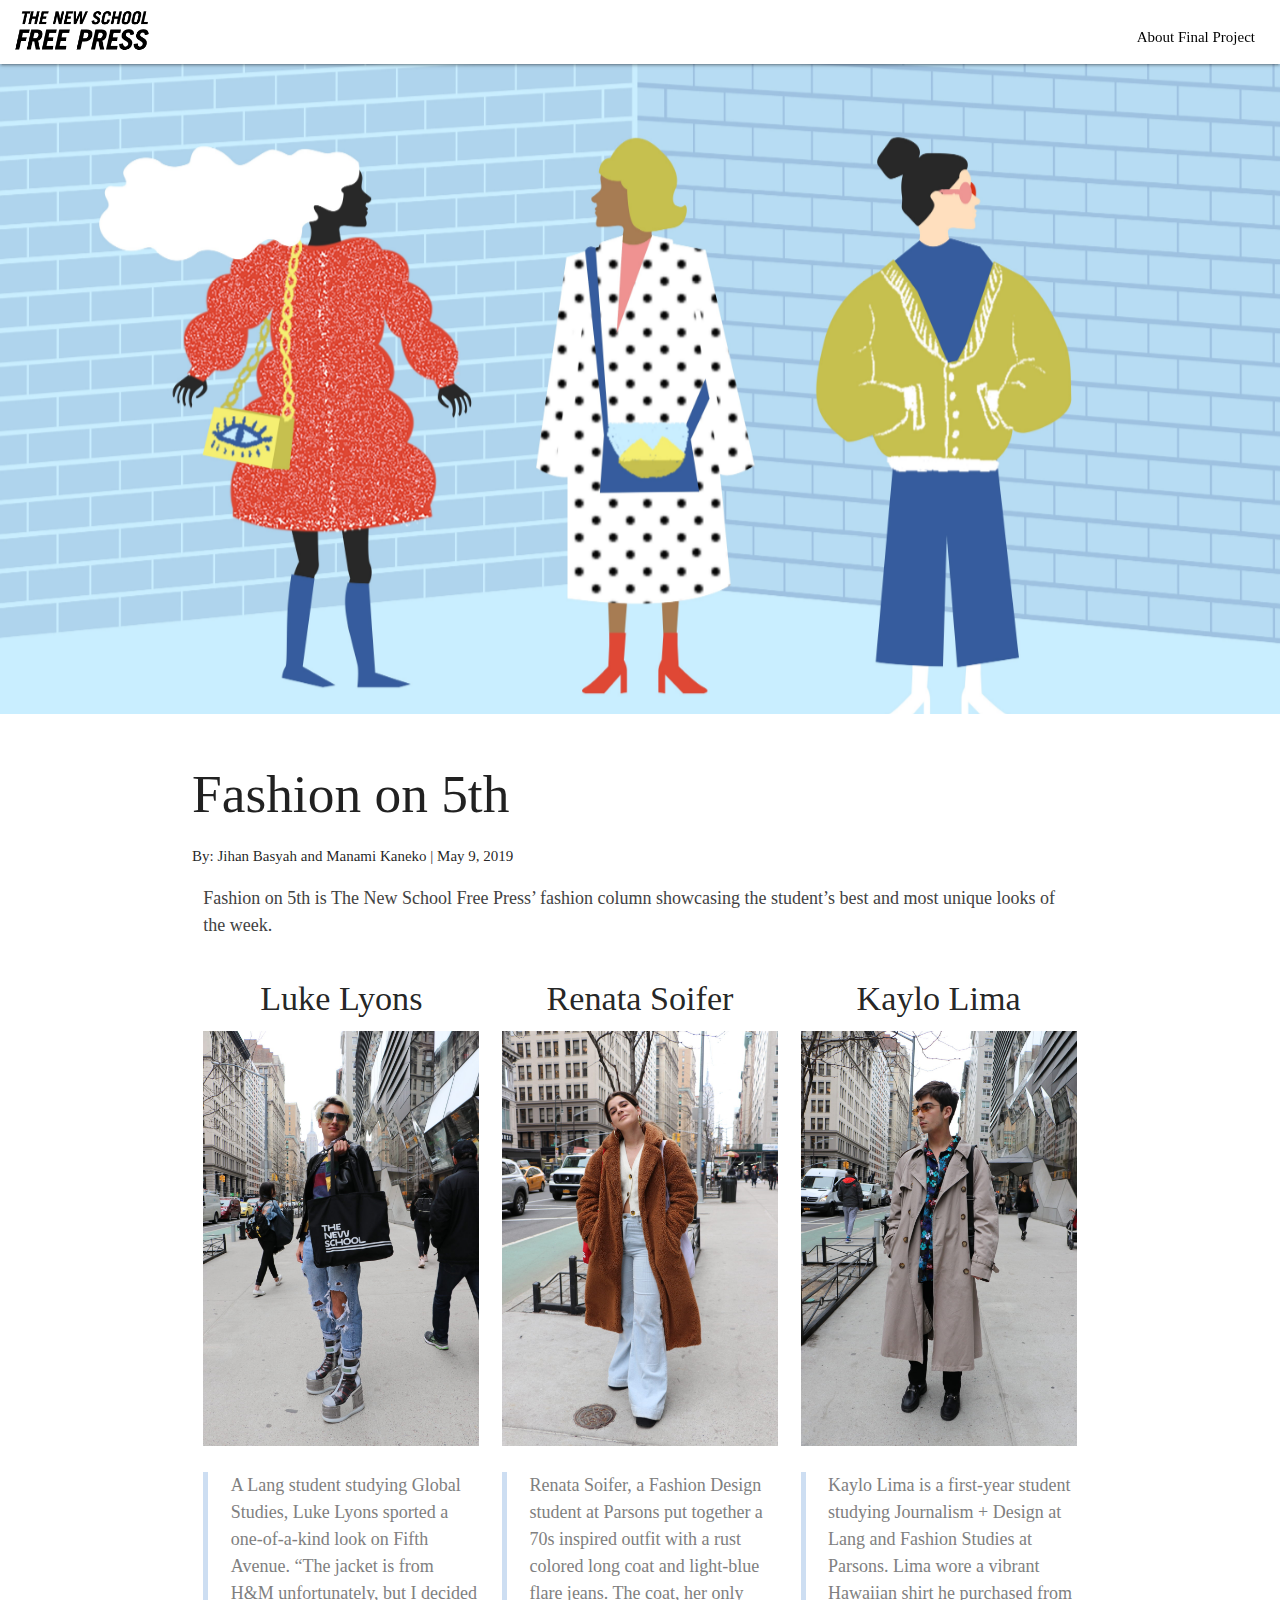
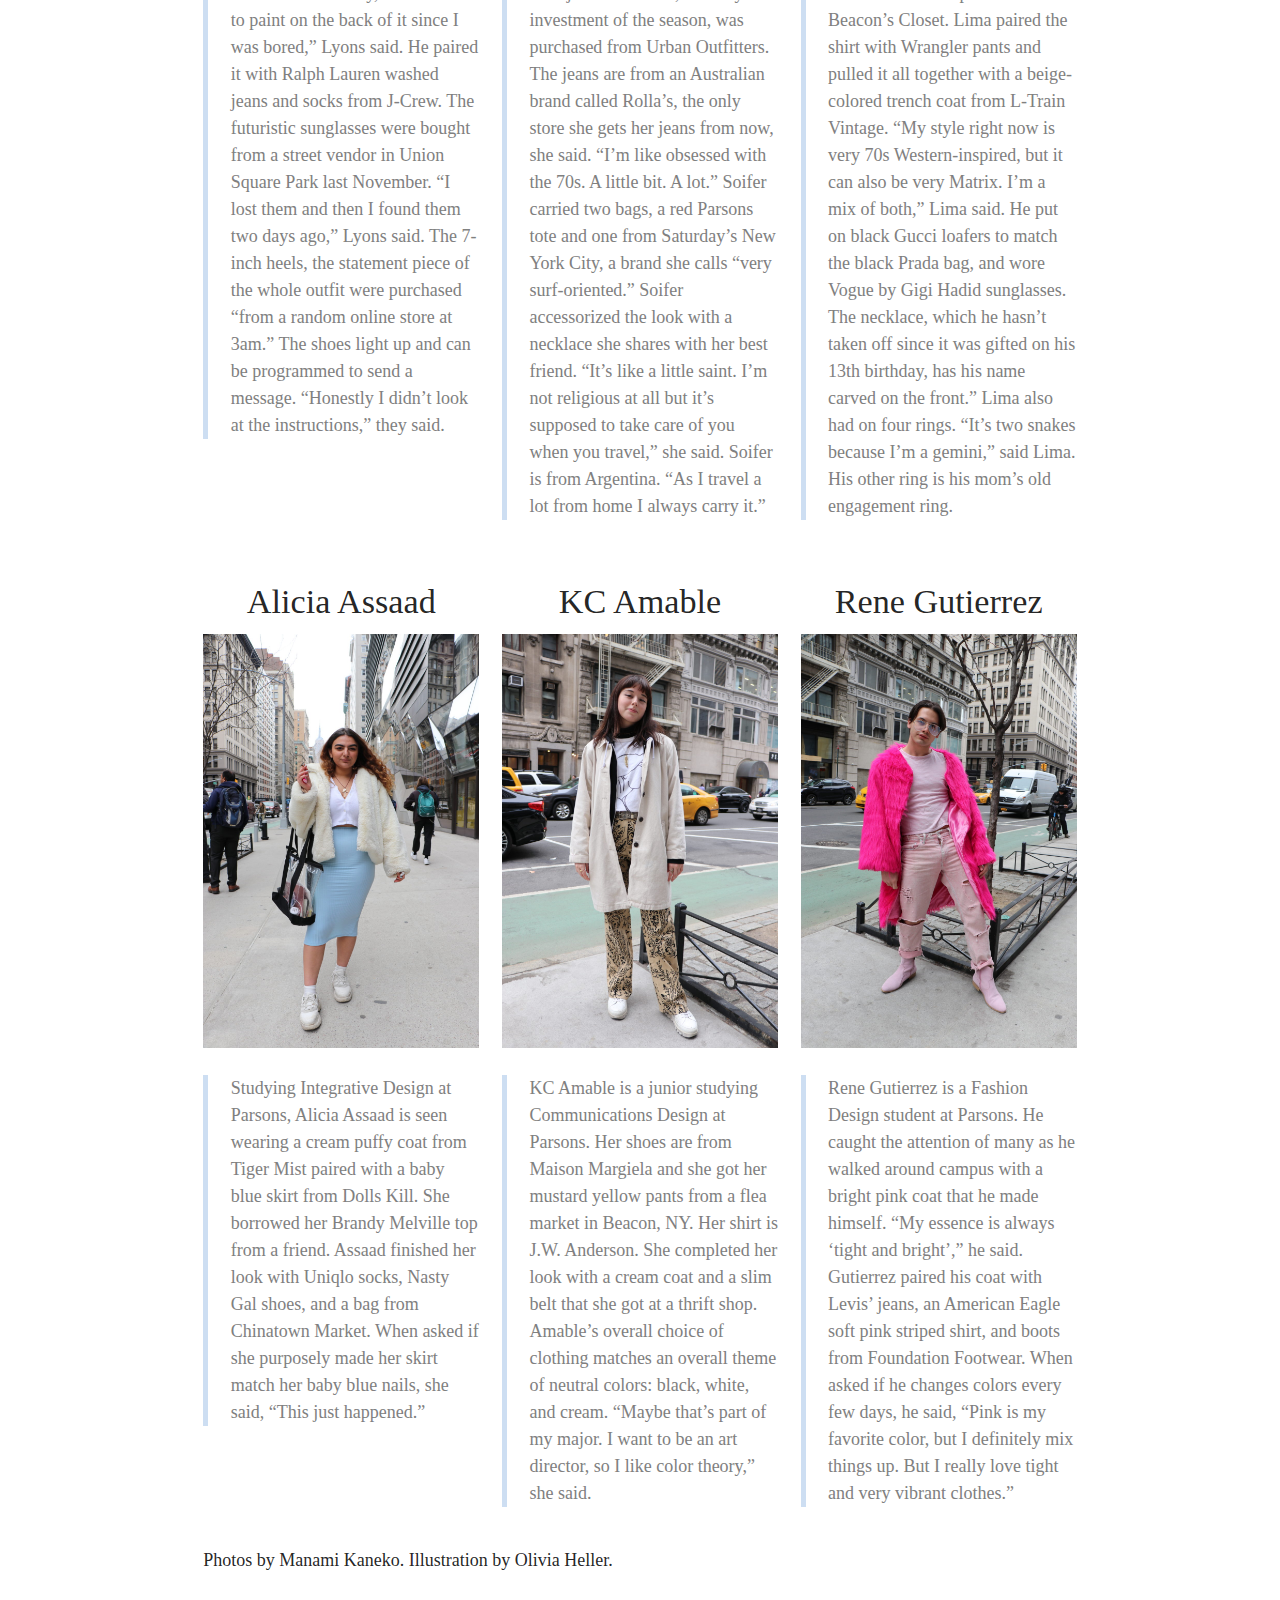
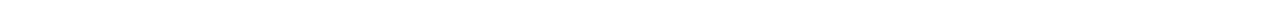
==== index.html @ bfc5d052 "Add files via upload" ====
<!DOCTYPE html>
  <html>
    <head>
      <title>Design for Journalist Final</title>

      <!--Import Google Icon Font-->
      <link href="http://fonts.googleapis.com/icon?family=Material+Icons" rel="stylesheet">
      <!--Import materialize.css-->
      <!-- Compiled and minified CSS -->
          <link rel="stylesheet" href="https://cdnjs.cloudflare.com/ajax/libs/materialize/1.0.0/css/materialize.min.css">

      <!-- Compiled and minified JavaScript -->
      <script src="https://cdnjs.cloudflare.com/ajax/libs/materialize/1.0.0/js/materialize.min.js"></script>

      <!--Import jQuery before materialize.js-->
      <script type="text/javascript" src="https://code.jquery.com/jquery-2.1.1.min.js"></script>
      <script type="text/javascript" src="app.js"></script>

      <script type="text/javascript" src="script.js"></script>
      <link rel="stylesheet" type="text/css" href="style.css">
    </head>
    <body>
      <div class="navbar-fixed">
        <nav>
          <div class="nav-wrapper">
            <a href="index.html" class="brand-logo"><img height= 50px src="logo.jpg"></a>
            <ul id="nav-mobile" class="right hide-on-med-and-down">
              <li><a href="about.html">About Final Project</a></li>
            </ul>
          </div>
        </nav>
      </div>
      <div class="parallax-container">
        <div class="parallax"><img class="responsive-img" src="head.jpg"></div>
      </div>
      <div class="section white">
        <div class="row container">
          <div class="a2a_kit a2a_kit_size_32 a2a_floating_style a2a_vertical_style" style="left:0px; top:150px;">
          </div>
          <h2 class="header">Fashion on 5th</h2>
          <subtitle>By: Jihan Basyah and Manami Kaneko | May 9, 2019</subtitle>

          <div class="col s12">
            <p class="grey-text text-darken-3 lighten-3">Fashion on 5th is The New School Free Press’ fashion column showcasing the student’s best and most unique looks of the week.</p>
            <div class="row">

              <div class="col s12 m4">
                <h4>Luke Lyons</h4>
                <img class="responsive-img" src="luke.jpg">
                <blockquote>A Lang student studying Global Studies, Luke Lyons sported a one-of-a-kind look on Fifth Avenue. “The jacket is from H&M unfortunately, but I decided to paint on the back of it since I was bored,” Lyons said. He paired it with Ralph Lauren washed jeans and socks from J-Crew. The futuristic sunglasses were bought from a street vendor in Union Square Park last November. “I lost them and then I found them two days ago,” Lyons said. The 7-inch heels, the statement piece of the whole outfit were purchased “from a random online store at 3am.” The shoes light up and can be programmed to send a message. “Honestly I didn’t look at the instructions,” they said.</blockquote>
              </div>
              <div class="col s12 m4">
                <h4>Renata Soifer</h4>
                <img class="responsive-img" src="ren.jpg">
                <blockquote>Renata Soifer, a Fashion Design student at Parsons put together a 70s inspired outfit with a rust colored long coat and light-blue flare jeans. The coat, her only investment of the season, was purchased from Urban Outfitters. The jeans are from an Australian brand called Rolla’s, the only store she gets her jeans from now, she said. “I’m like obsessed with the 70s. A little bit. A lot.” Soifer carried two bags, a red Parsons tote and one from Saturday’s New York City, a brand she calls “very surf-oriented.” Soifer accessorized the look with a necklace she shares with her best friend. “It’s like a little saint. I’m not religious at all but it’s supposed to take care of you when you travel,” she said. Soifer is from Argentina. “As I travel a lot from home I always carry it.”</blockquote>
              </div>
              <div class="col s12 m4">
                <h4>Kaylo Lima</h4>
                <img class="responsive-img" src="kaylo.jpg">
                <blockquote>Kaylo Lima is a first-year student studying Journalism + Design at Lang and Fashion Studies at Parsons. Lima wore a vibrant Hawaiian shirt he purchased from Beacon’s Closet. Lima paired the shirt with Wrangler pants and pulled it all together with a beige-colored trench coat from L-Train Vintage. “My style right now is very 70s Western-inspired, but it can also be very Matrix. I’m a mix of both,” Lima said. He put on black Gucci loafers to match the black Prada bag, and wore Vogue by Gigi Hadid sunglasses. The necklace, which he hasn’t taken off since it was gifted on his 13th birthday, has his name carved on the front.” Lima also had on four rings. “It’s two snakes because I’m a gemini,” said Lima. His other ring is his mom’s old engagement ring.</blockquote>
              </div>

          </div>
          <div class="row">

            <div class="col s12 m4">
              <h4>Alicia Assaad</h4>
              <img class="responsive-img" src="alicia.jpg">
              <blockquote>Studying Integrative Design at Parsons, Alicia Assaad is seen wearing a cream puffy coat from Tiger Mist paired with a baby blue skirt from Dolls Kill. She borrowed her Brandy Melville top from a friend. Assaad finished her look with Uniqlo socks, Nasty Gal shoes, and a bag from Chinatown Market. When asked if she purposely made her skirt match her baby blue nails, she said, “This just happened.”</blockquote>
            </div>
            <div class="col s12 m4">
              <h4>KC Amable</h4>
              <img class="responsive-img" src="kc.jpg">
              <blockquote>KC Amable is a junior studying Communications Design at Parsons. Her shoes are from Maison Margiela and she got her mustard yellow pants from a flea market in Beacon, NY. Her shirt is J.W. Anderson. She completed her look with a cream coat and a slim belt that she got at a thrift shop. Amable’s overall choice of clothing matches an overall theme of neutral colors: black, white, and cream. “Maybe that’s part of my major. I want to be an art director, so I like color theory,” she said.</blockquote>
            </div>
            <div class="col s12 m4">
              <h4>Rene Gutierrez</h4>
              <img class="responsive-img" src="rene.jpg">
              <blockquote>Rene Gutierrez is a Fashion Design student at Parsons. He caught the attention of many as he walked around campus with a bright pink coat that he made himself. “My essence is always ‘tight and bright’,” he said. Gutierrez paired his coat with Levis’ jeans, an American Eagle soft pink striped shirt, and boots from Foundation Footwear. When asked if he changes colors every few days, he said, “Pink is my favorite color, but I definitely mix things up. But I really love tight and very vibrant clothes.”</blockquote>
            </div>

        </div>
        <p> Photos by Manami Kaneko. Illustration by Olivia Heller. </p>
      </div>


    </body>
  </html>
---- style.css ----
nav {
	background-color: white;
	padding-right: 10px;
	padding-left: 10px;
	padding-top: 5px;
	padding-bottom: 5px;
}
.parallax-container {
    position: relative;
    overflow: hidden;
    height: 650px;
		width: 100%;
}
nav ul a {
    -webkit-transition: background-color .3s;
    transition: background-color .3s;
    font-size: 1rem;
    color: black;
    display: block;
    padding: 0 15px;
    cursor: pointer;
}
h1, h2, h3, h4, h5, h6, p, body {
	font-family: "Avenir";
}
h1 {
	font-size: 45px;
}
p{
	font-size: 18px;
}
blockquote {
	font-size: 18px;
	color: grey;
	border-left-color: #cddef2;
}

h4 {
	text-align: center;
}
.bio {
	text-align: justify;
}
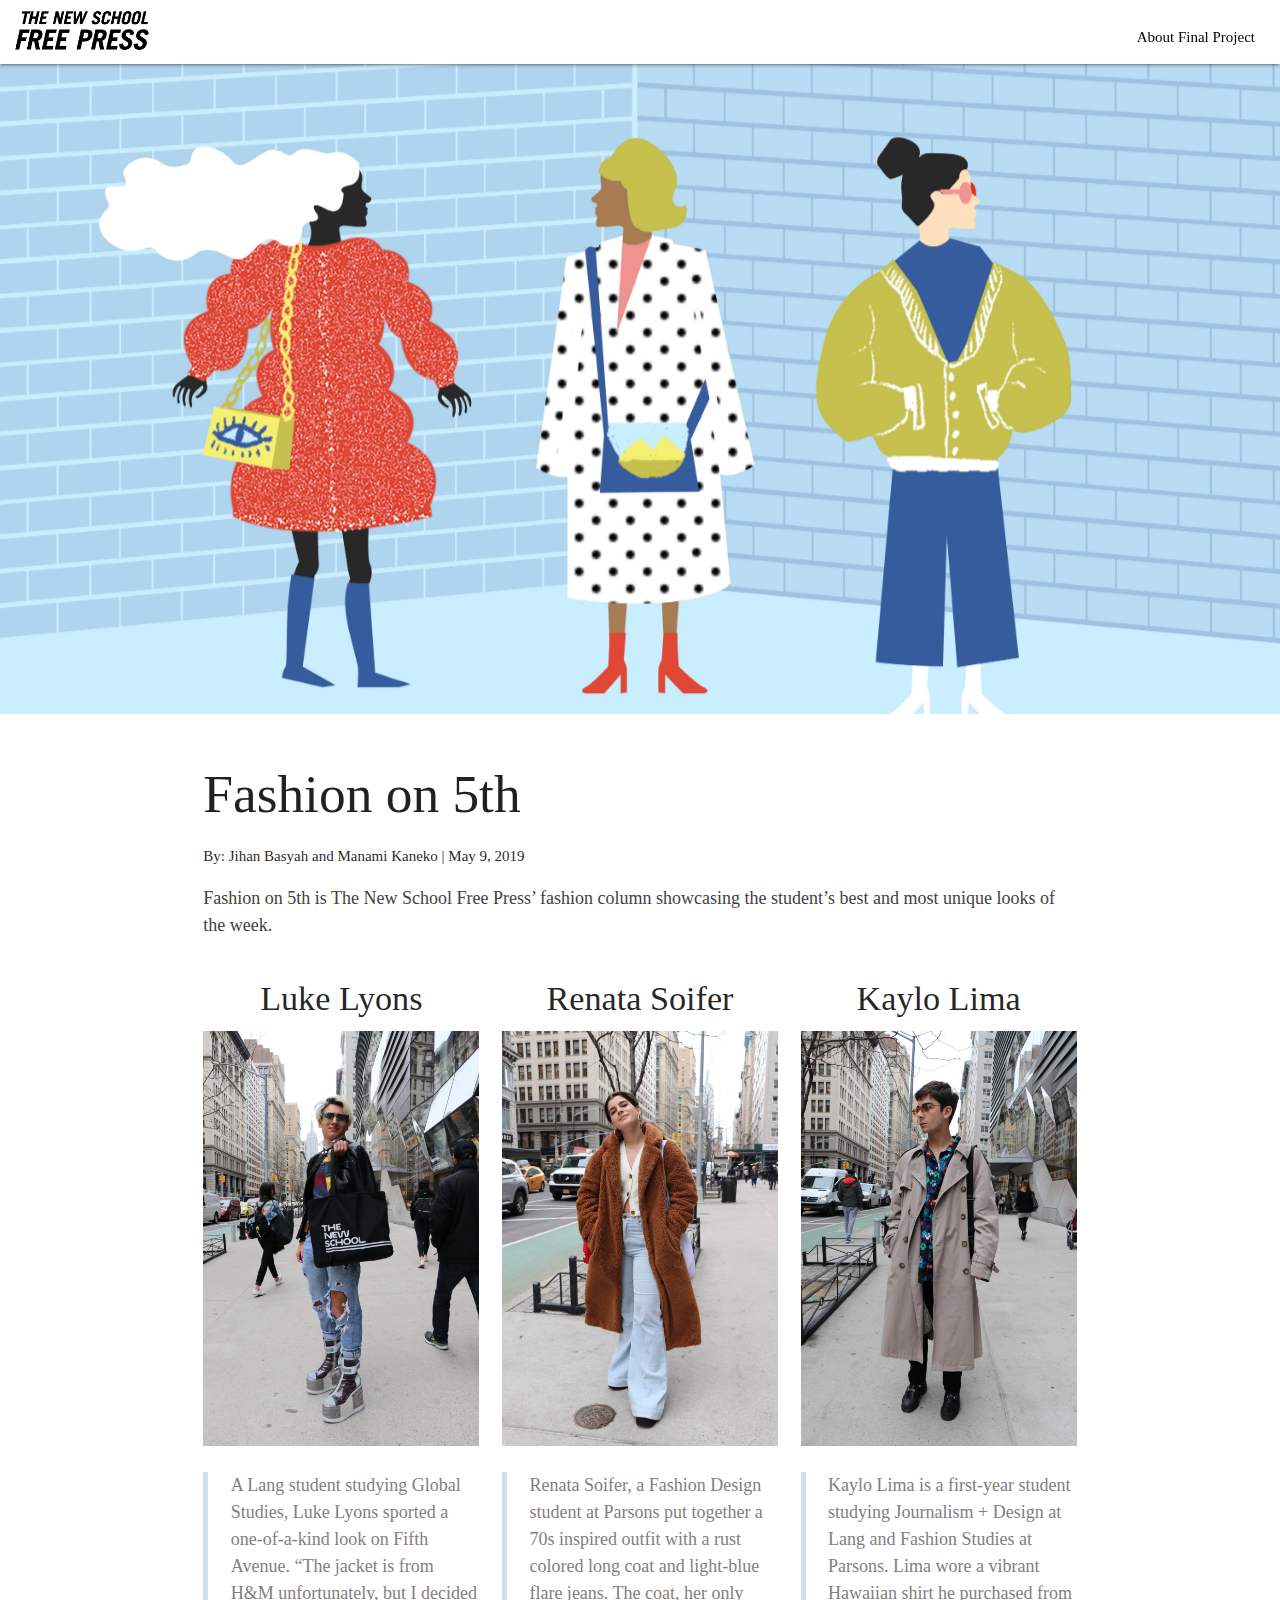
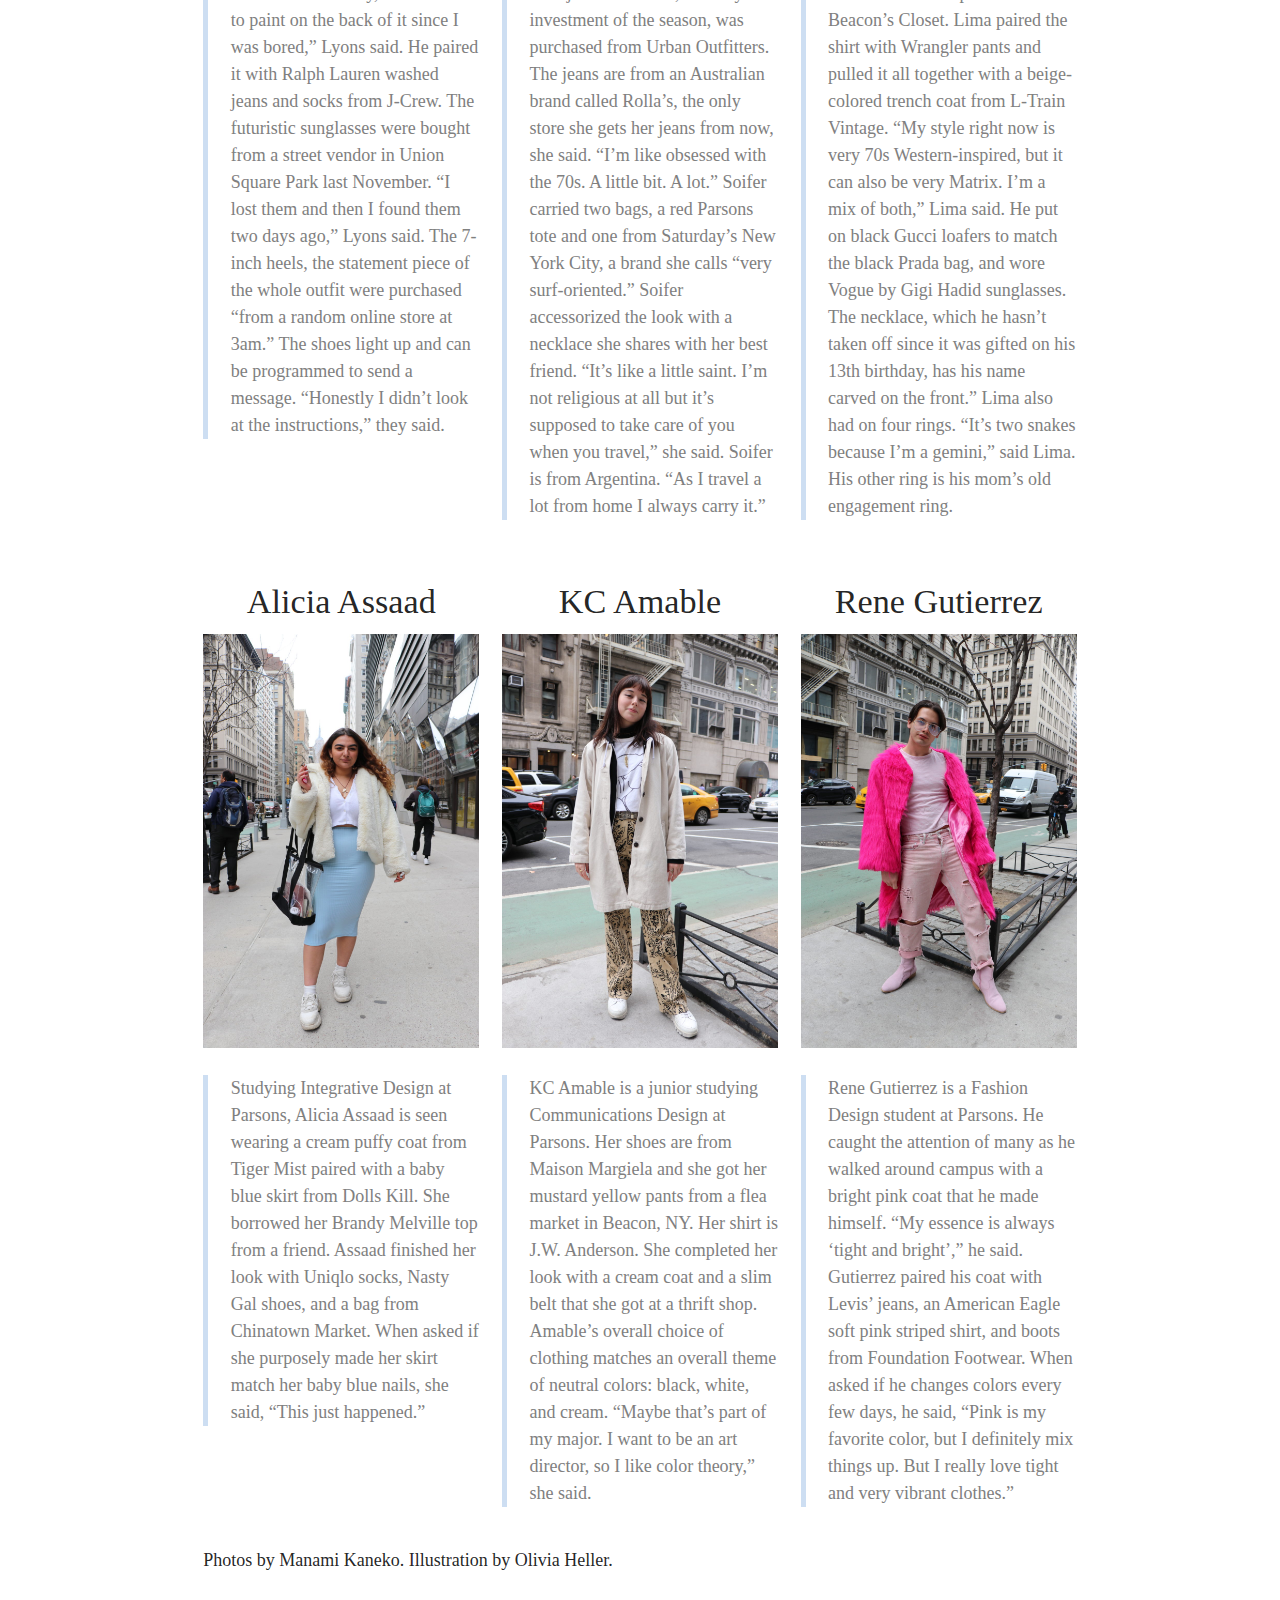
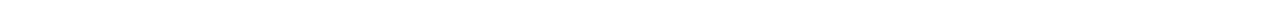
==== commit 76ed5139: "Add files via upload" ====
--- a/index.html
+++ b/index.html
@@ -24,7 +24,7 @@
         <nav>
           <div class="nav-wrapper">
             <a href="index.html" class="brand-logo"><img height= 50px src="logo.jpg"></a>
-            <ul id="nav-mobile" class="right hide-on-med-and-down">
+            <ul class="right hide-on-med-and-down">
               <li><a href="about.html">About Final Project</a></li>
             </ul>
           </div>
@@ -35,11 +35,10 @@
       </div>
       <div class="section white">
         <div class="row container">
-          <div class="a2a_kit a2a_kit_size_32 a2a_floating_style a2a_vertical_style" style="left:0px; top:150px;">
-          </div>
+          <div style="left:0px; top:150px;" class="col s12">
           <h2 class="header">Fashion on 5th</h2>
           <subtitle>By: Jihan Basyah and Manami Kaneko | May 9, 2019</subtitle>
-
+          </div>
           <div class="col s12">
             <p class="grey-text text-darken-3 lighten-3">Fashion on 5th is The New School Free Press’ fashion column showcasing the student’s best and most unique looks of the week.</p>
             <div class="row">
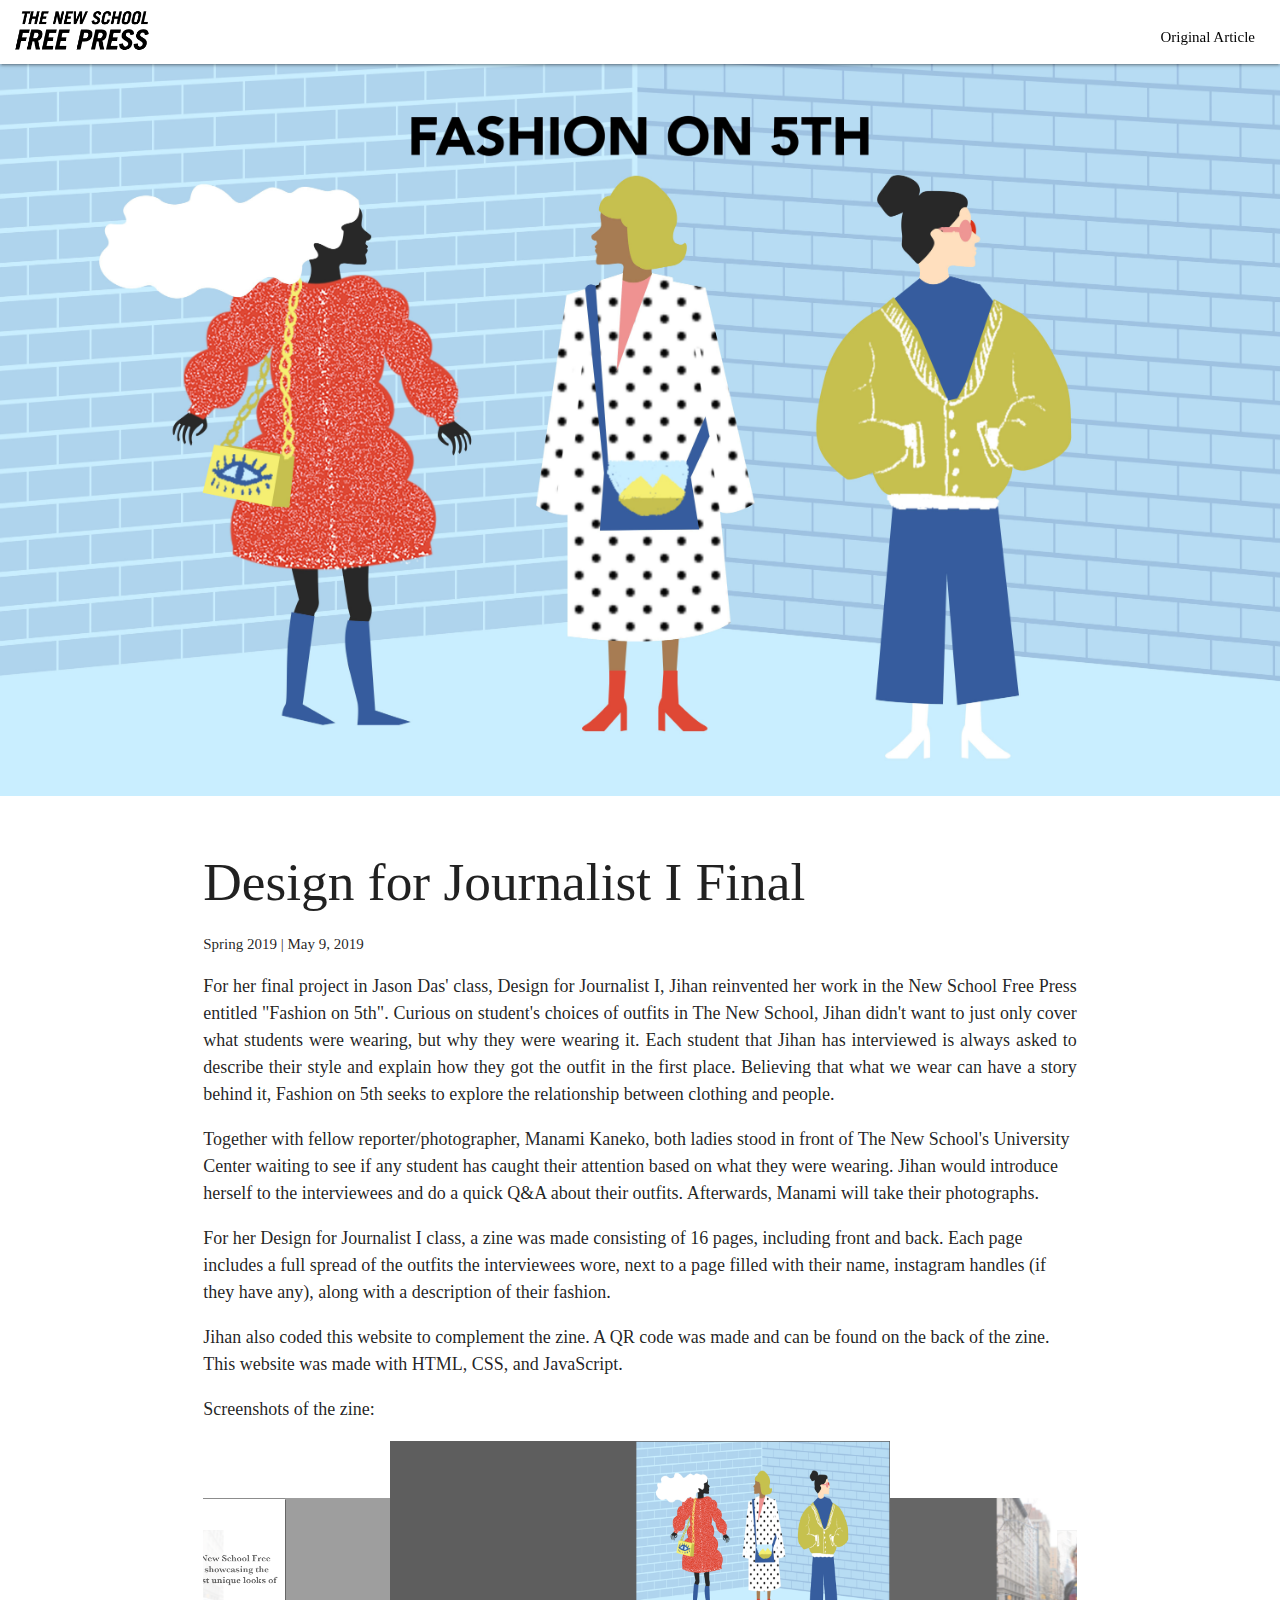
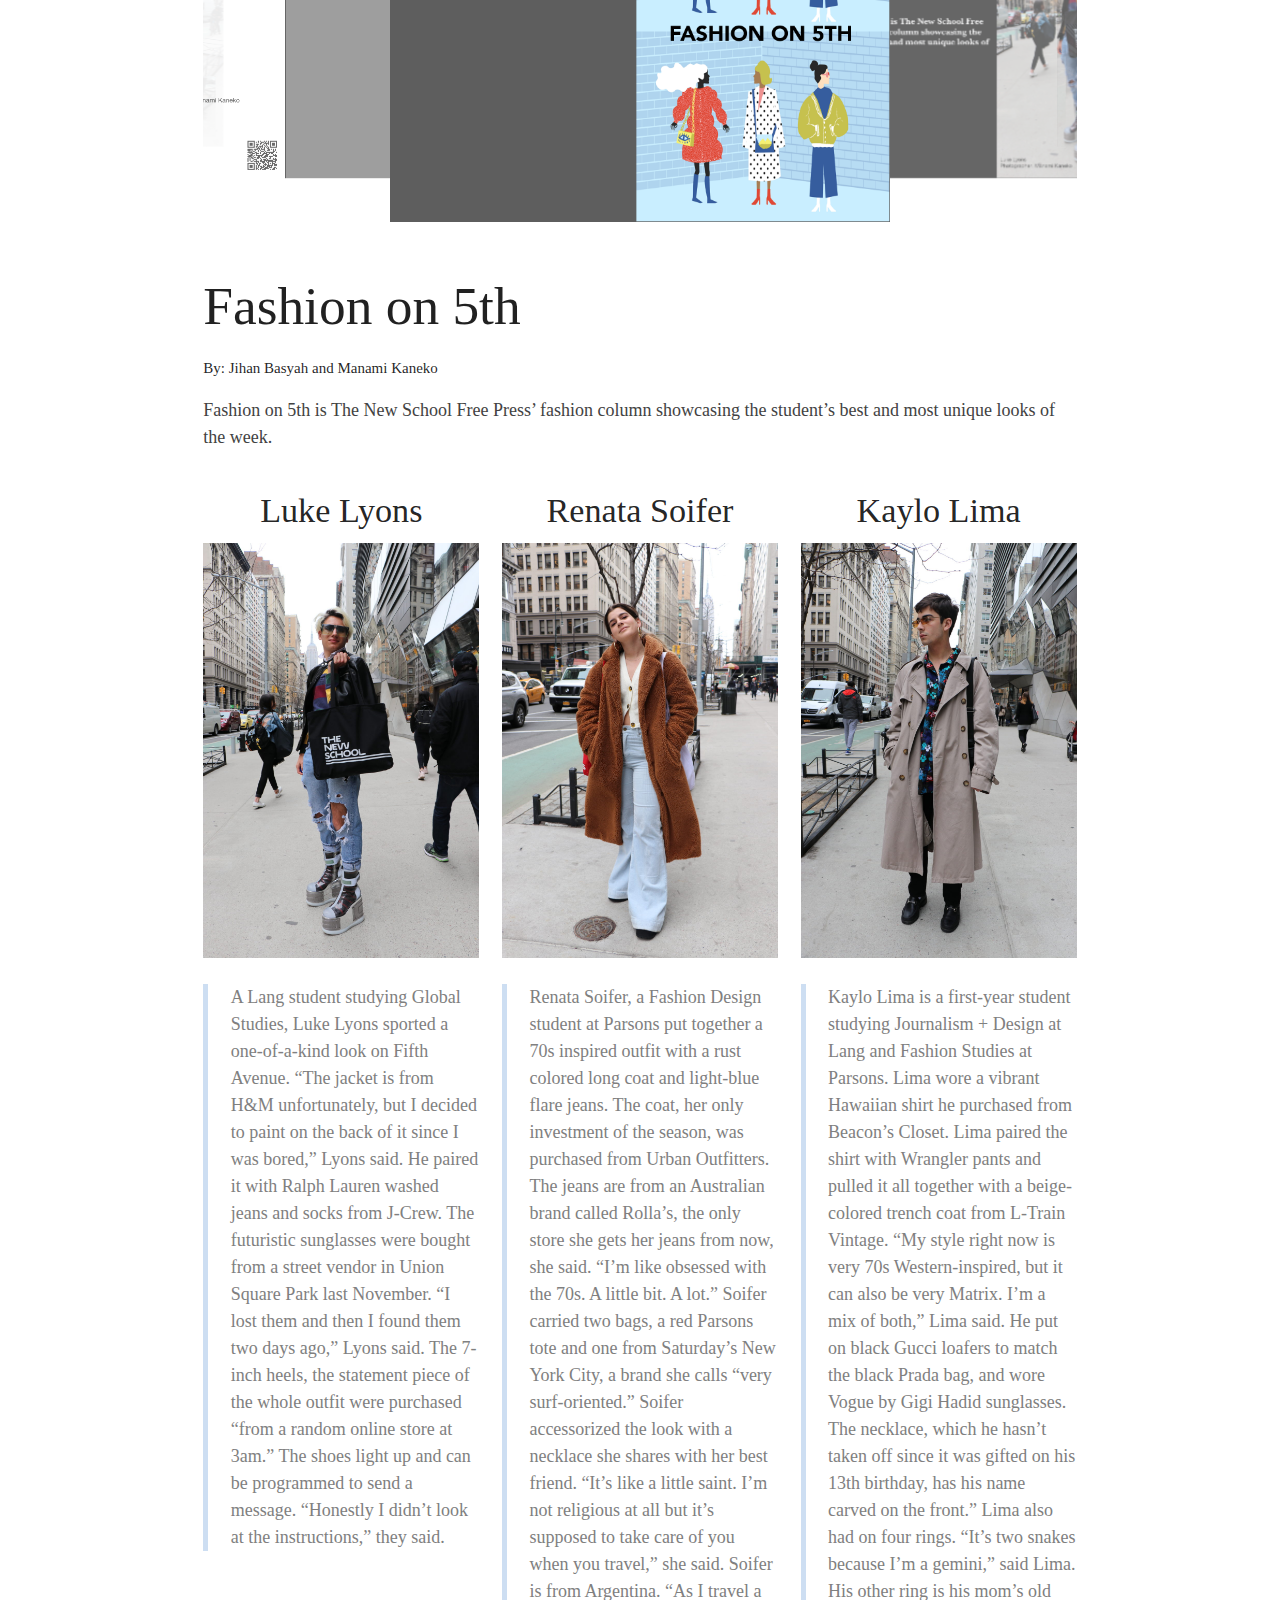
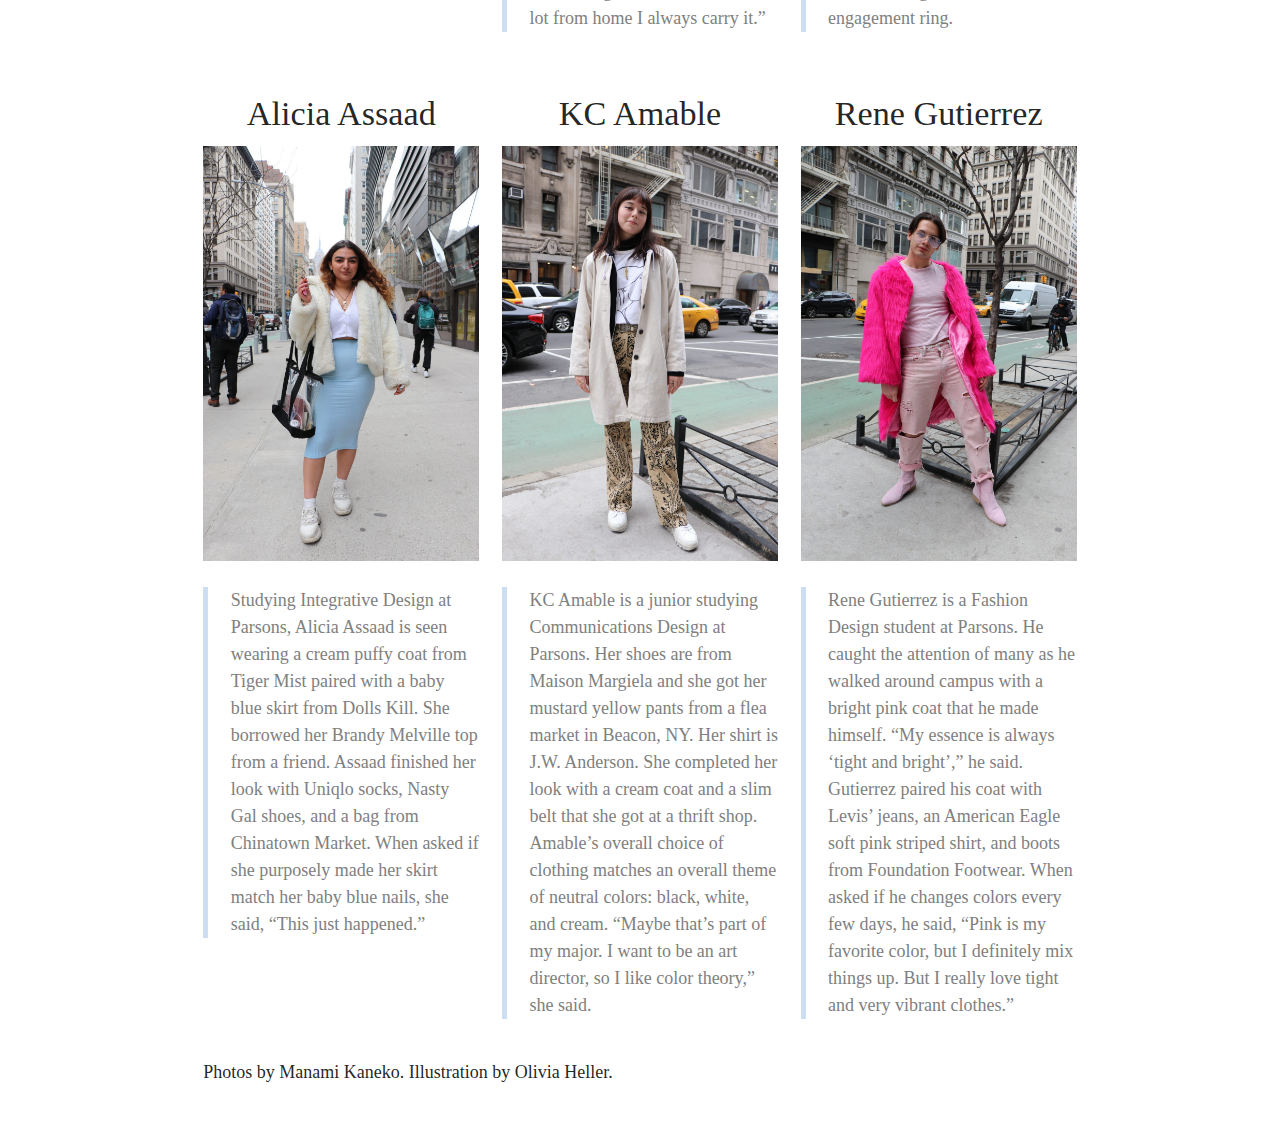
==== commit a13ed413: "Add files via upload" ====
--- a/index.html
+++ b/index.html
@@ -23,26 +23,41 @@
       <div class="navbar-fixed">
         <nav>
           <div class="nav-wrapper">
-            <a href="index.html" class="brand-logo"><img height= 50px src="logo.jpg"></a>
-            <ul class="right hide-on-med-and-down">
-              <li><a href="about.html">About Final Project</a></li>
-            </ul>
+            <a href="http://www.newschoolfreepress.com/" class="brand-logo" target="_blank"><img height= 50px src="logo.jpg"></a>
+          <ul id="nav-mobile" class="right hide-on-med-and-down">
+            <li><a href="http://www.newschoolfreepress.com/2019/04/15/fashion-on-fifth-april-15/" target="_blank">Original Article</a></li>
+          </ul>
           </div>
         </nav>
       </div>
-      <div class="parallax-container">
-        <div class="parallax"><img class="responsive-img" src="head.jpg"></div>
-      </div>
+        <img class="responsive-img" src="head copy.jpg">
       <div class="section white">
         <div class="row container">
           <div style="left:0px; top:150px;" class="col s12">
+            <h2 class="header">Design for Journalist I Final</h2>
+            <subtitle>Spring 2019 | May 9, 2019</subtitle>
+            <p class="bio"> For her final project in Jason Das' class, Design for Journalist I, Jihan reinvented her work in the New School Free Press entitled "Fashion on 5th". Curious on student's choices of outfits in The New School, Jihan didn't want to just only cover what students were wearing, but why they were wearing it. Each student that Jihan has interviewed is always asked to describe their style and explain how they got the outfit in the first place. Believing that what we wear can have a story behind it, Fashion on 5th seeks to explore the relationship between clothing and people.</p>
+            <p> Together with fellow reporter/photographer, Manami Kaneko, both ladies stood in front of The New School's University Center waiting to see if any student has caught their attention based on what they were wearing. Jihan would introduce herself to the interviewees and do a quick Q&A about their outfits. Afterwards, Manami will take their photographs. </p>
+            <p> For her Design for Journalist I class, a zine was made consisting of 16 pages, including front and back. Each page includes a full spread of the outfits the interviewees wore, next to a page filled with their name, instagram handles (if they have any), along with a description of their fashion. </p>
+            <p> Jihan also coded this website to complement the zine. A QR code was made and can be found on the back of the zine. This website was made with HTML, CSS, and JavaScript.</p>
+            <p> Screenshots of the zine:</p>
+            <div class="carousel">
+              <a class="carousel-item" href="#one!"><img src="one.jpg"></a>
+              <a class="carousel-item" href="#two!"><img src="two.jpg"></a>
+              <a class="carousel-item" href="#three!"><img src="three.jpg"></a>
+              <a class="carousel-item" href="#four!"><img src="four.jpg"></a>
+              <a class="carousel-item" href="#five!"><img src="five.jpg"></a>
+              <a class="carousel-item" href="#six!"><img src="six.jpg"></a>
+              <a class="carousel-item" href="#seven!"><img src="seven.jpg"></a>
+              <a class="carousel-item" href="#eight!"><img src="eight.jpg"></a>
+              <a class="carousel-item" href="#nine!"><img src="nine.jpg"></a>
+            </div>
           <h2 class="header">Fashion on 5th</h2>
-          <subtitle>By: Jihan Basyah and Manami Kaneko | May 9, 2019</subtitle>
+          <subtitle>By: Jihan Basyah and Manami Kaneko</subtitle>
           </div>
           <div class="col s12">
             <p class="grey-text text-darken-3 lighten-3">Fashion on 5th is The New School Free Press’ fashion column showcasing the student’s best and most unique looks of the week.</p>
             <div class="row">
-
               <div class="col s12 m4">
                 <h4>Luke Lyons</h4>
                 <img class="responsive-img" src="luke.jpg">
--- a/style.css
+++ b/style.css
@@ -41,3 +41,7 @@
 .bio {
 	text-align: justify;
 }
+.carousel .carousel-item {
+	width: 500px;
+	height: 400px;
+}
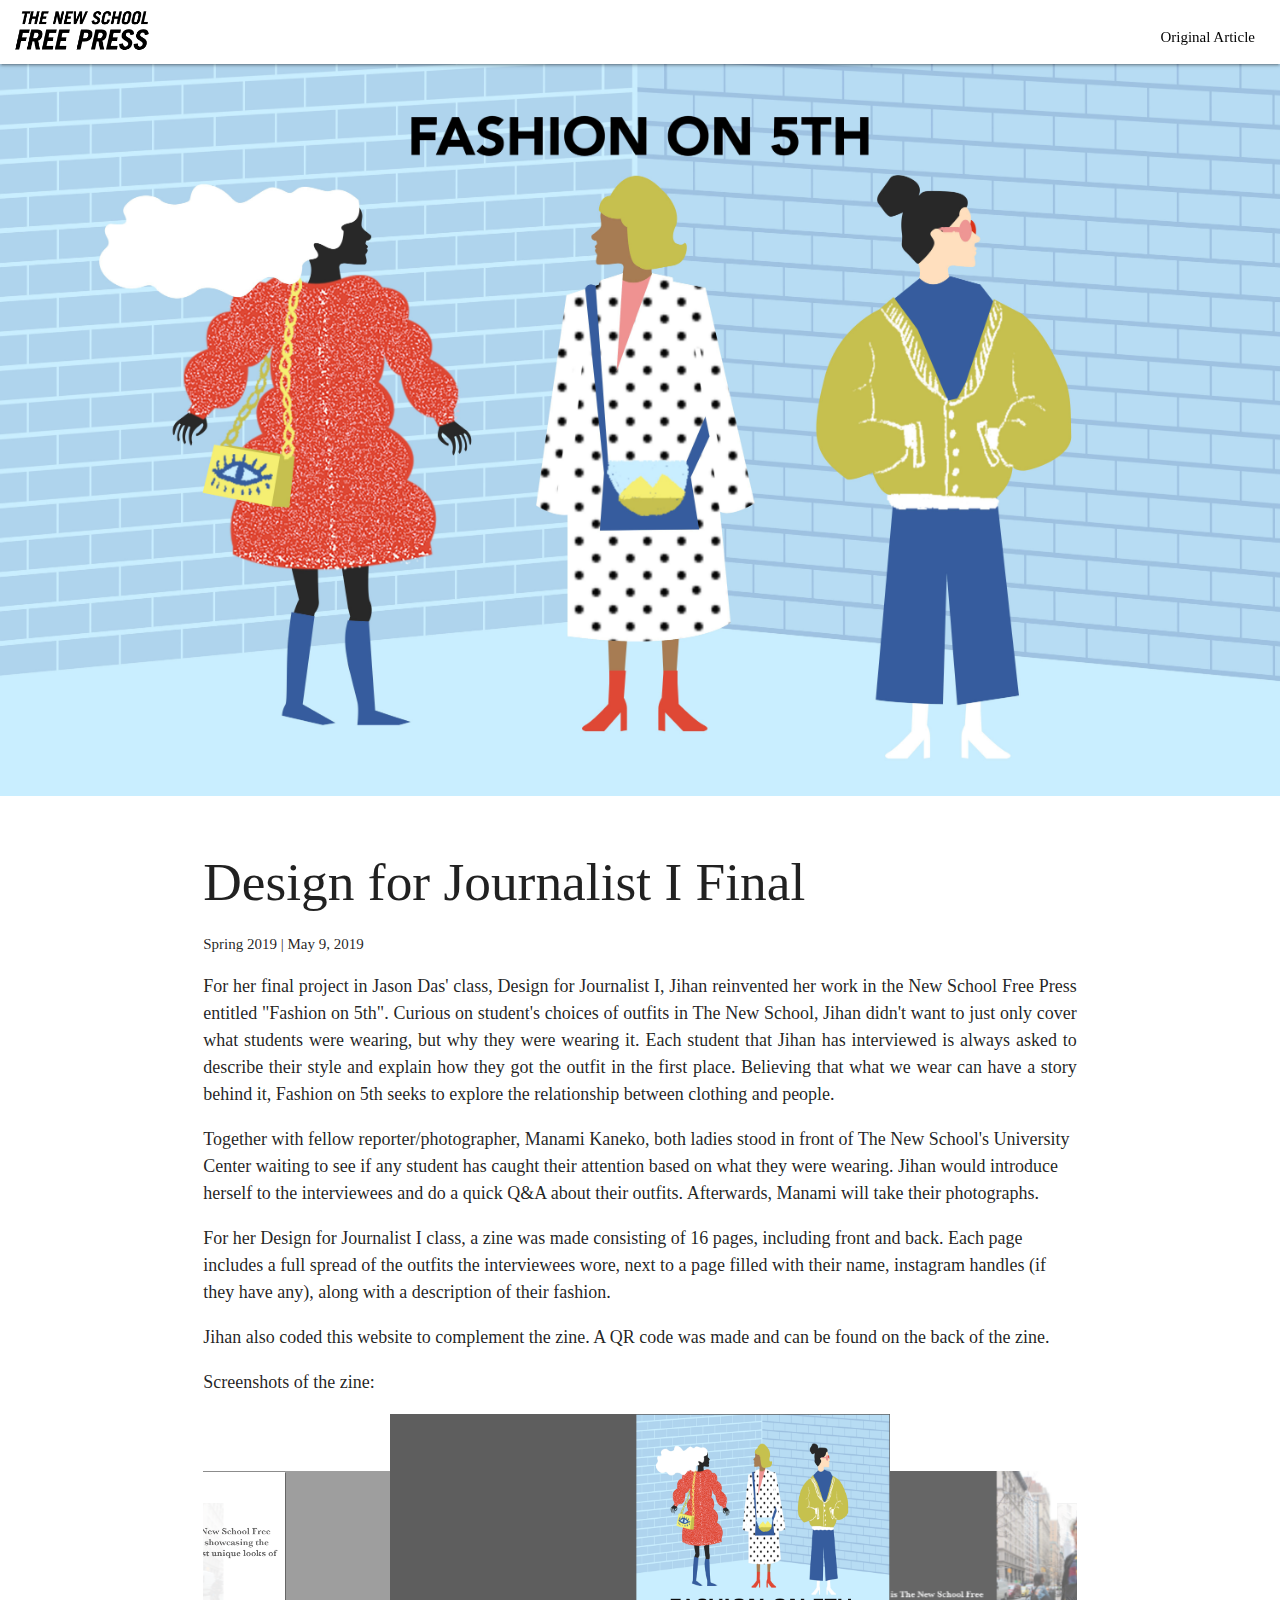
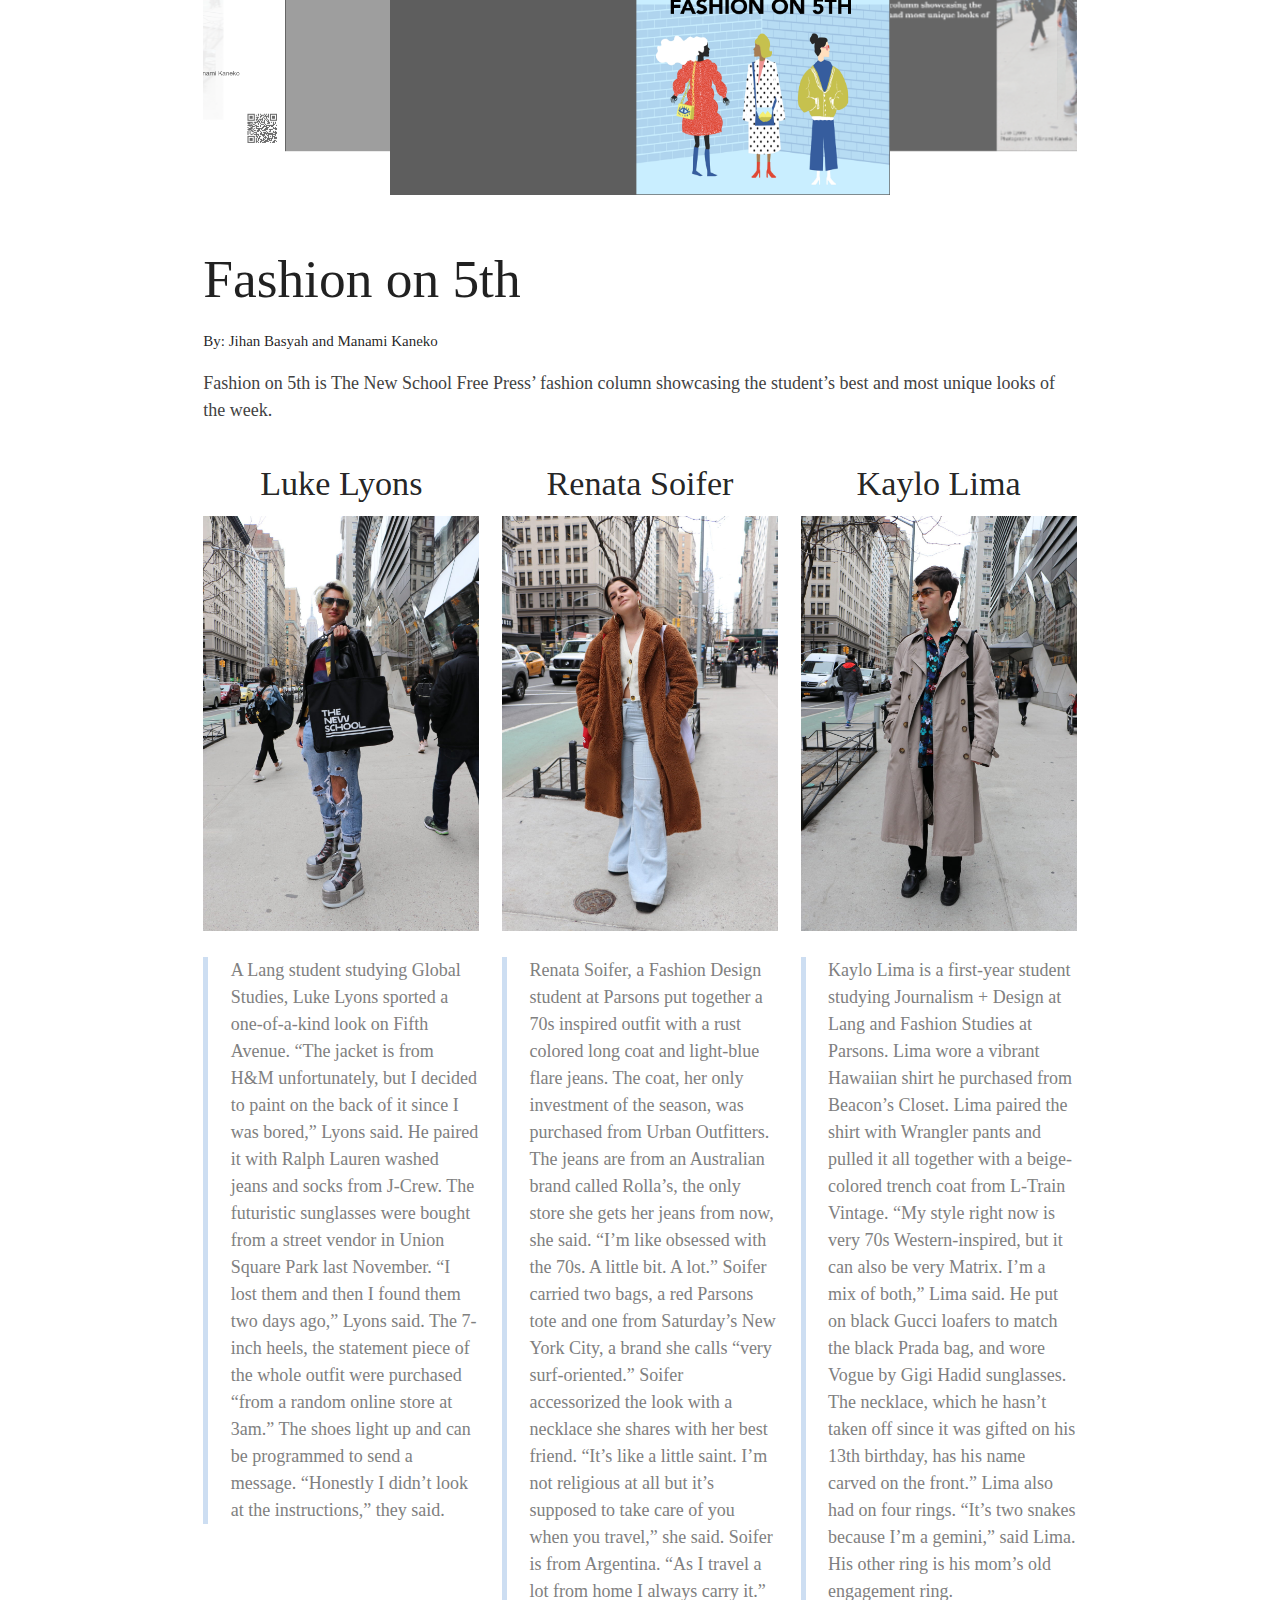
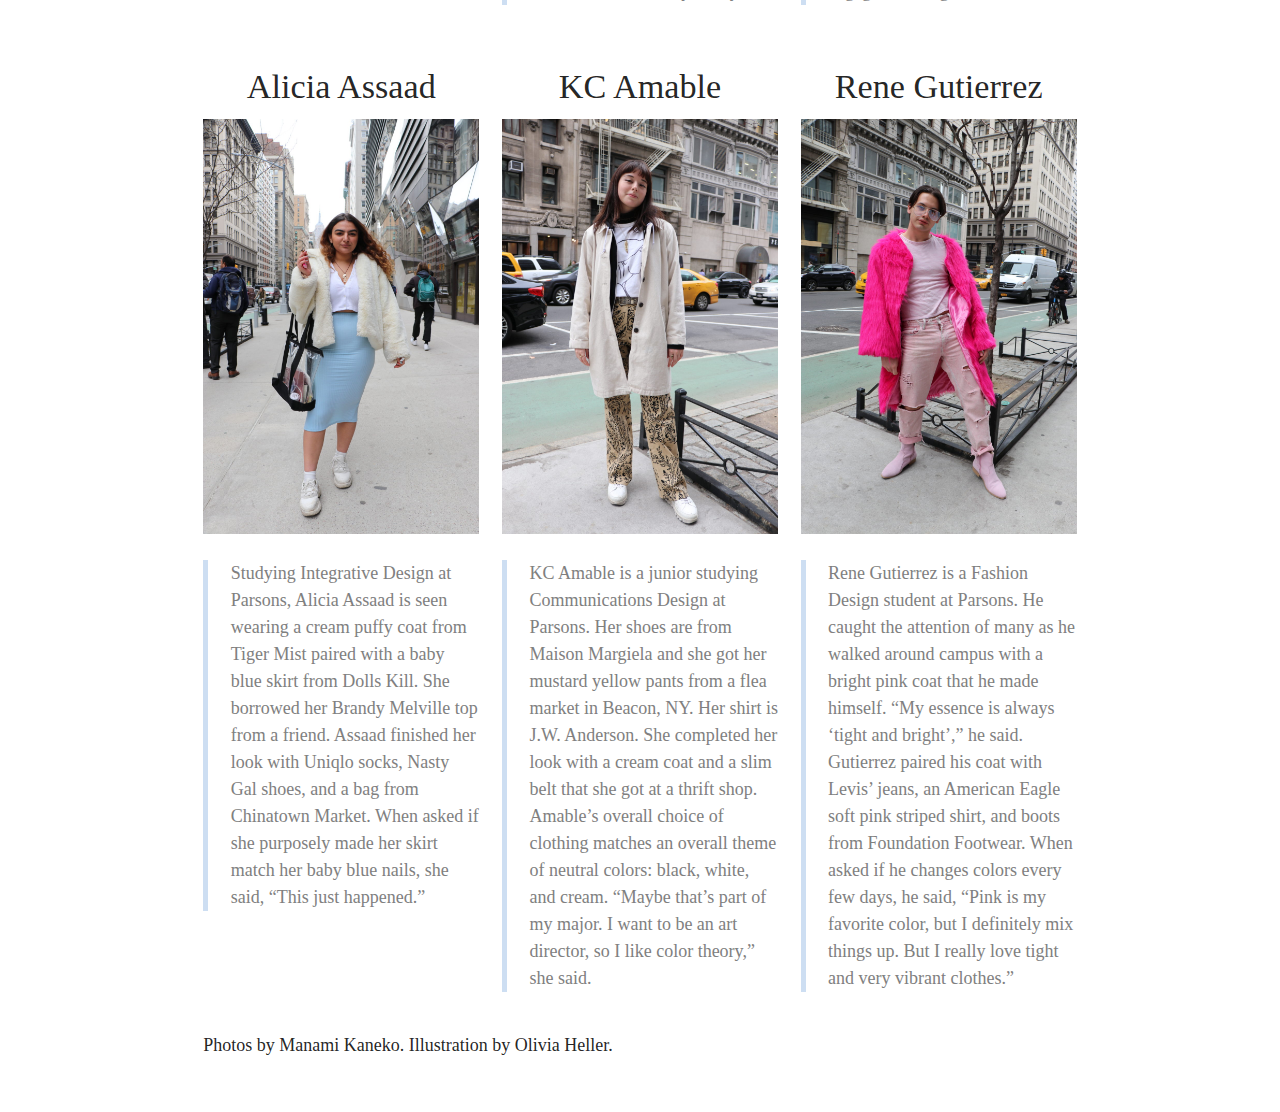
==== commit b841d6d3: "Add files via upload" ====
--- a/index.html
+++ b/index.html
@@ -39,7 +39,7 @@
             <p class="bio"> For her final project in Jason Das' class, Design for Journalist I, Jihan reinvented her work in the New School Free Press entitled "Fashion on 5th". Curious on student's choices of outfits in The New School, Jihan didn't want to just only cover what students were wearing, but why they were wearing it. Each student that Jihan has interviewed is always asked to describe their style and explain how they got the outfit in the first place. Believing that what we wear can have a story behind it, Fashion on 5th seeks to explore the relationship between clothing and people.</p>
             <p> Together with fellow reporter/photographer, Manami Kaneko, both ladies stood in front of The New School's University Center waiting to see if any student has caught their attention based on what they were wearing. Jihan would introduce herself to the interviewees and do a quick Q&A about their outfits. Afterwards, Manami will take their photographs. </p>
             <p> For her Design for Journalist I class, a zine was made consisting of 16 pages, including front and back. Each page includes a full spread of the outfits the interviewees wore, next to a page filled with their name, instagram handles (if they have any), along with a description of their fashion. </p>
-            <p> Jihan also coded this website to complement the zine. A QR code was made and can be found on the back of the zine. This website was made with HTML, CSS, and JavaScript.</p>
+            <p> Jihan also coded this website to complement the zine. A QR code was made and can be found on the back of the zine.</p>
             <p> Screenshots of the zine:</p>
             <div class="carousel">
               <a class="carousel-item" href="#one!"><img src="one.jpg"></a>
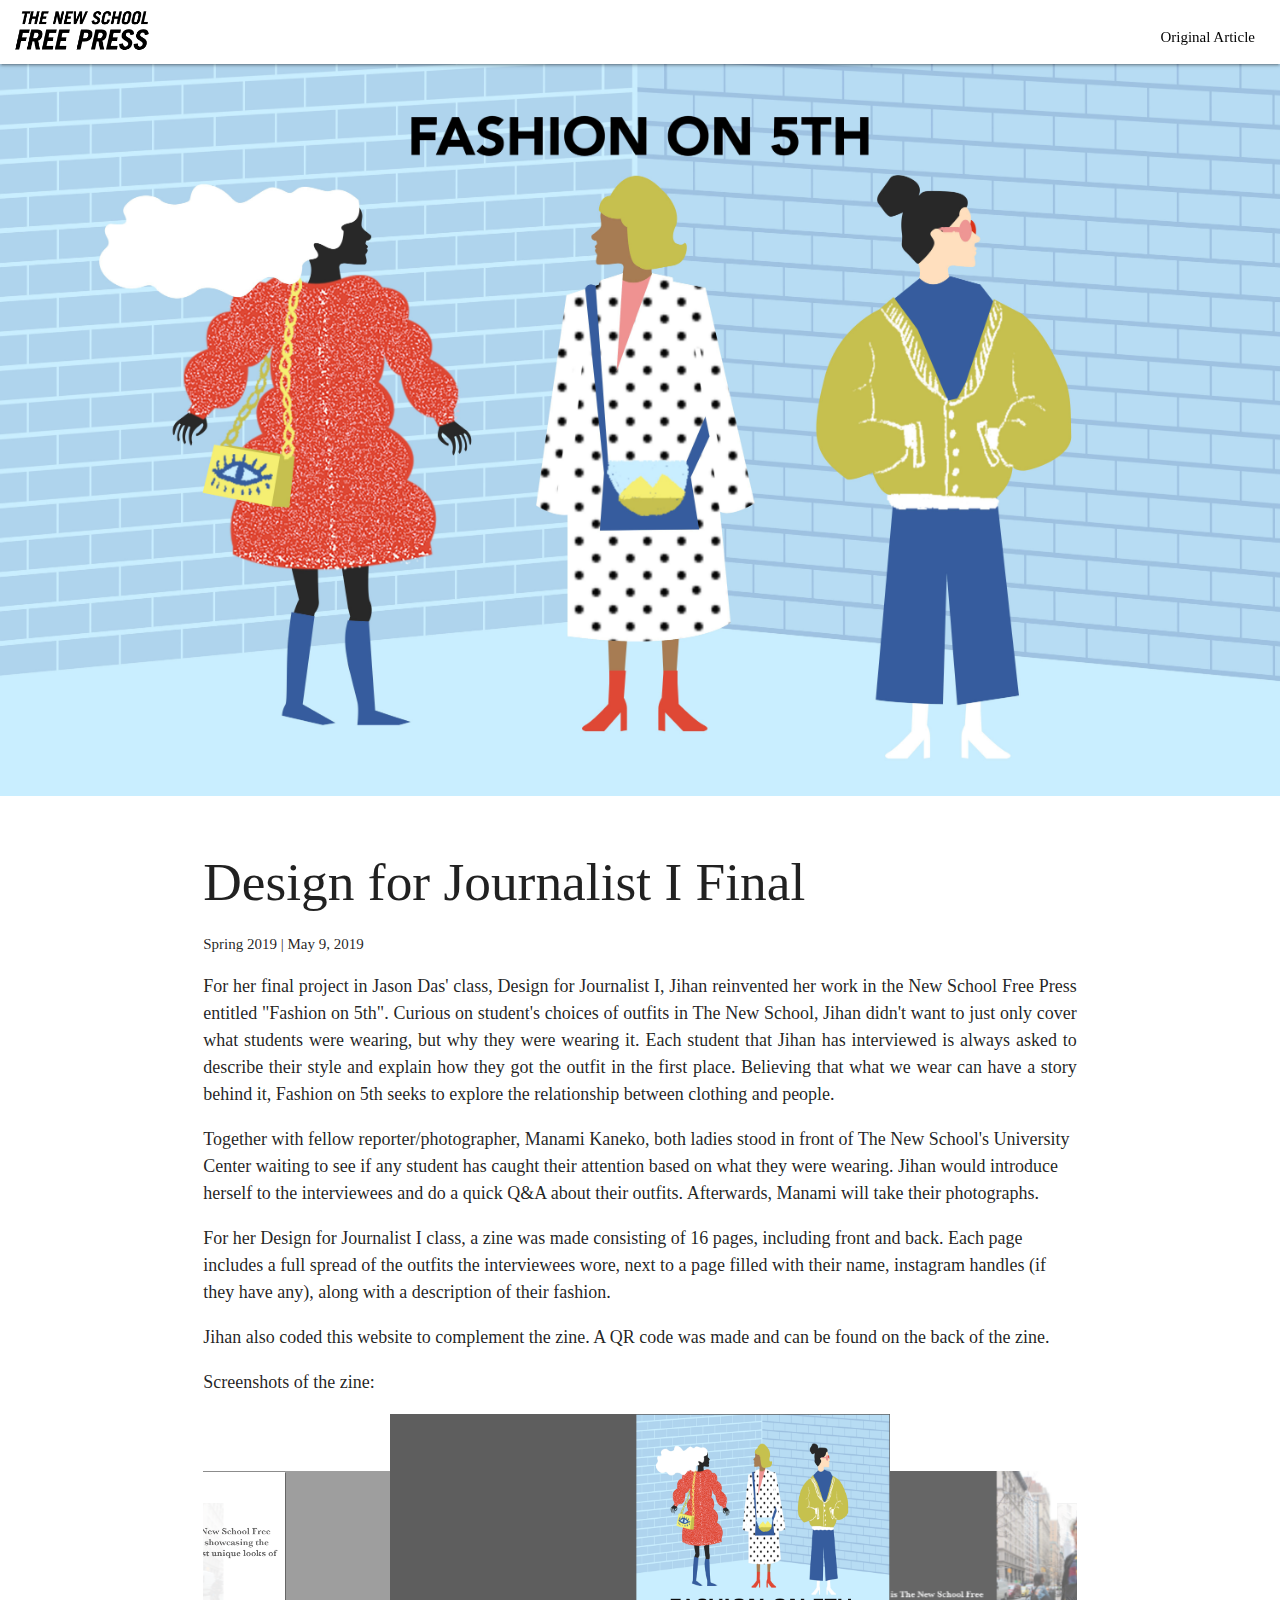
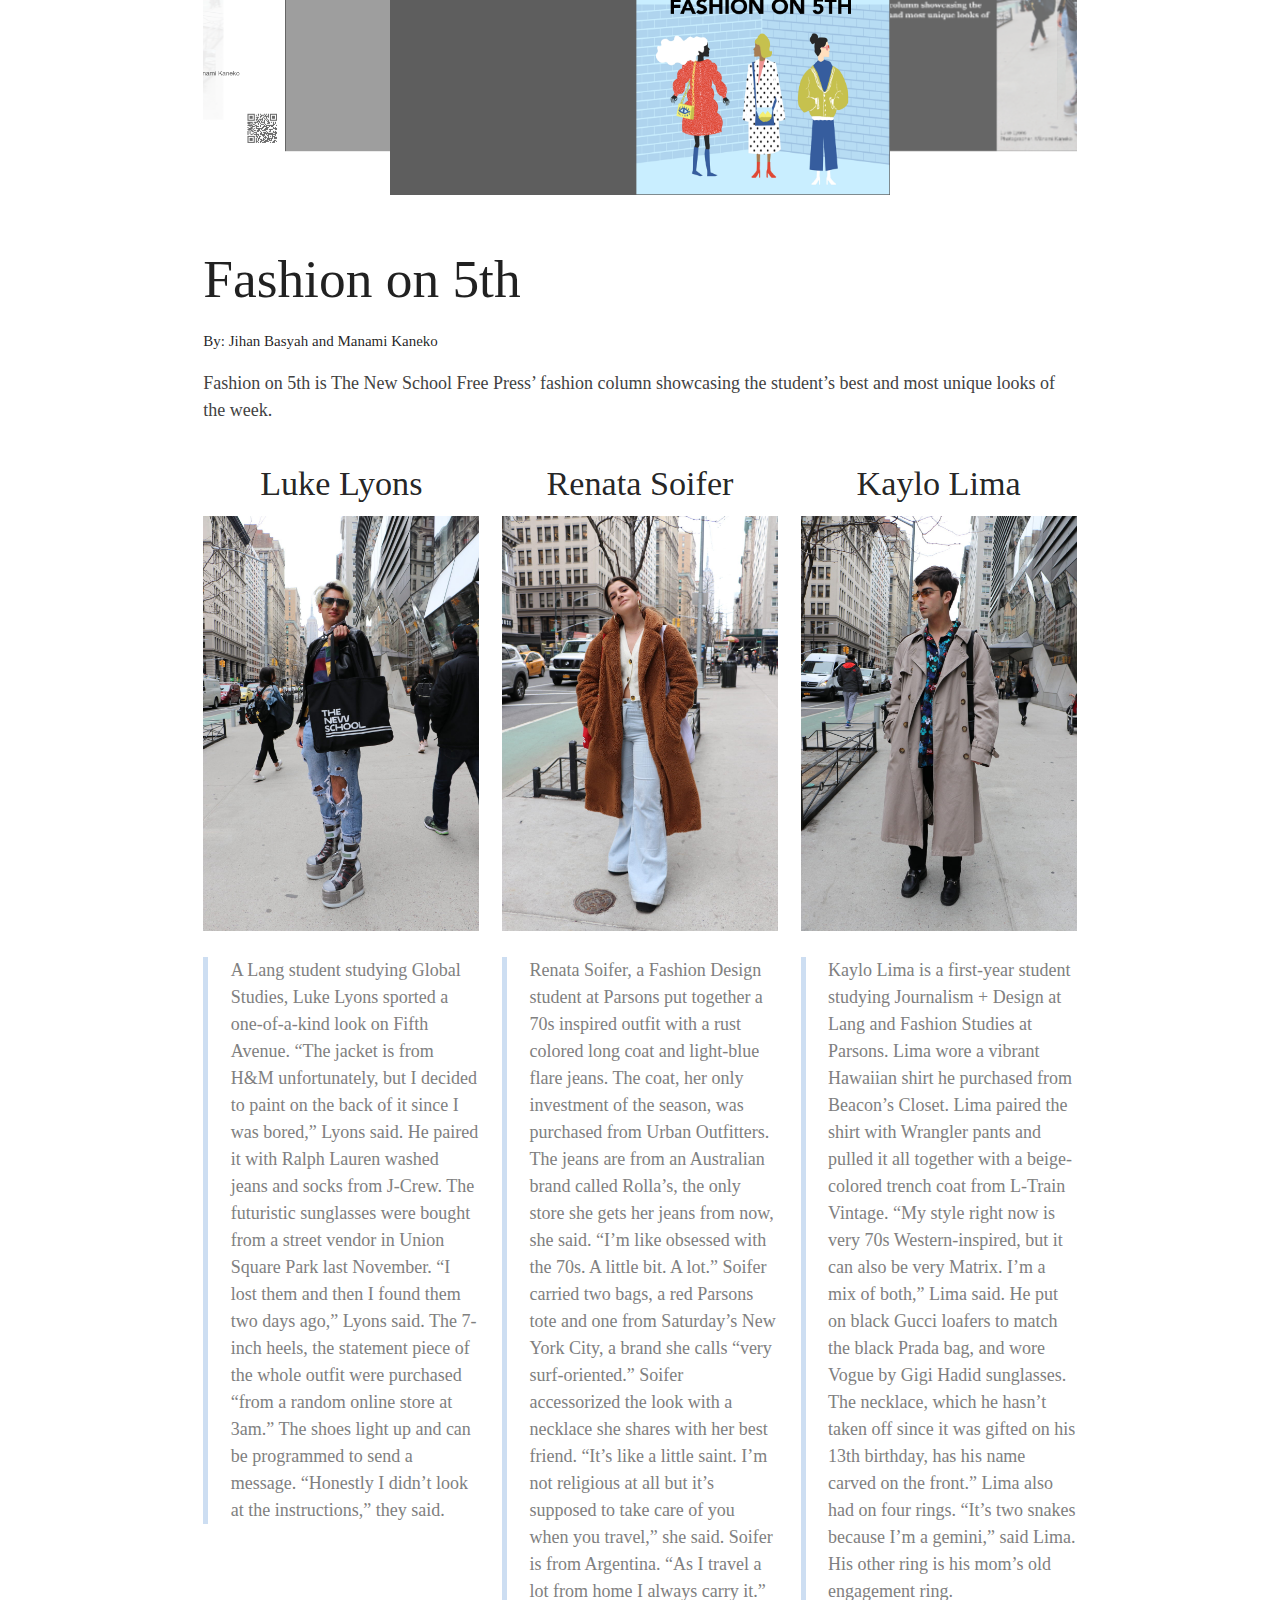
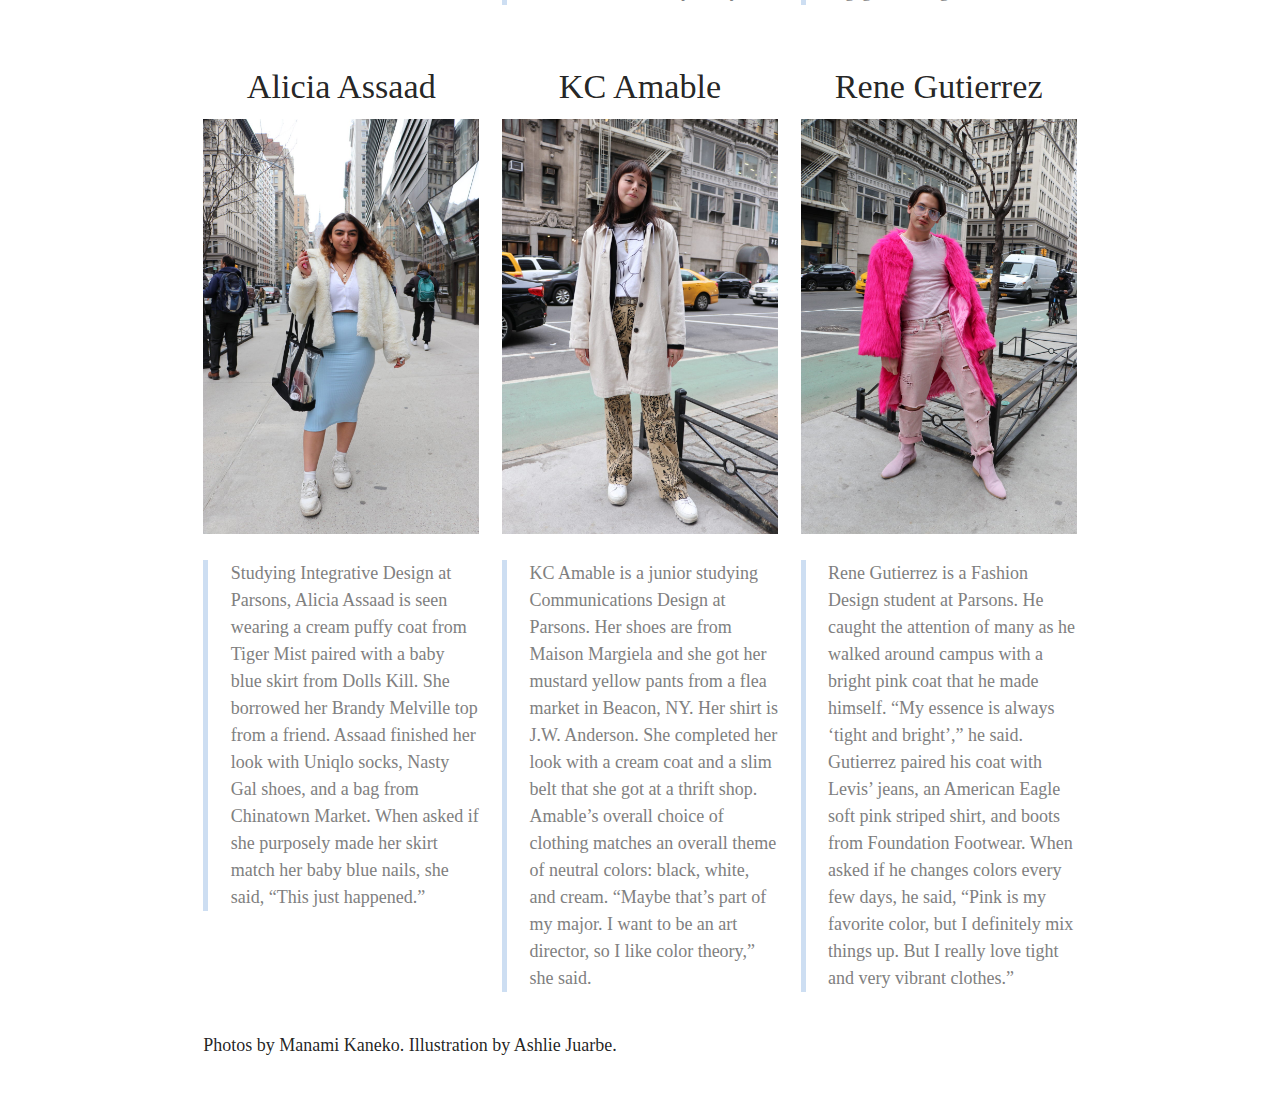
==== commit cab4eddd: "Add files via upload" ====
--- a/index.html
+++ b/index.html
@@ -94,7 +94,7 @@
             </div>
 
         </div>
-        <p> Photos by Manami Kaneko. Illustration by Olivia Heller. </p>
+        <p> Photos by Manami Kaneko. Illustration by Ashlie Juarbe. </p>
       </div>
 
 
